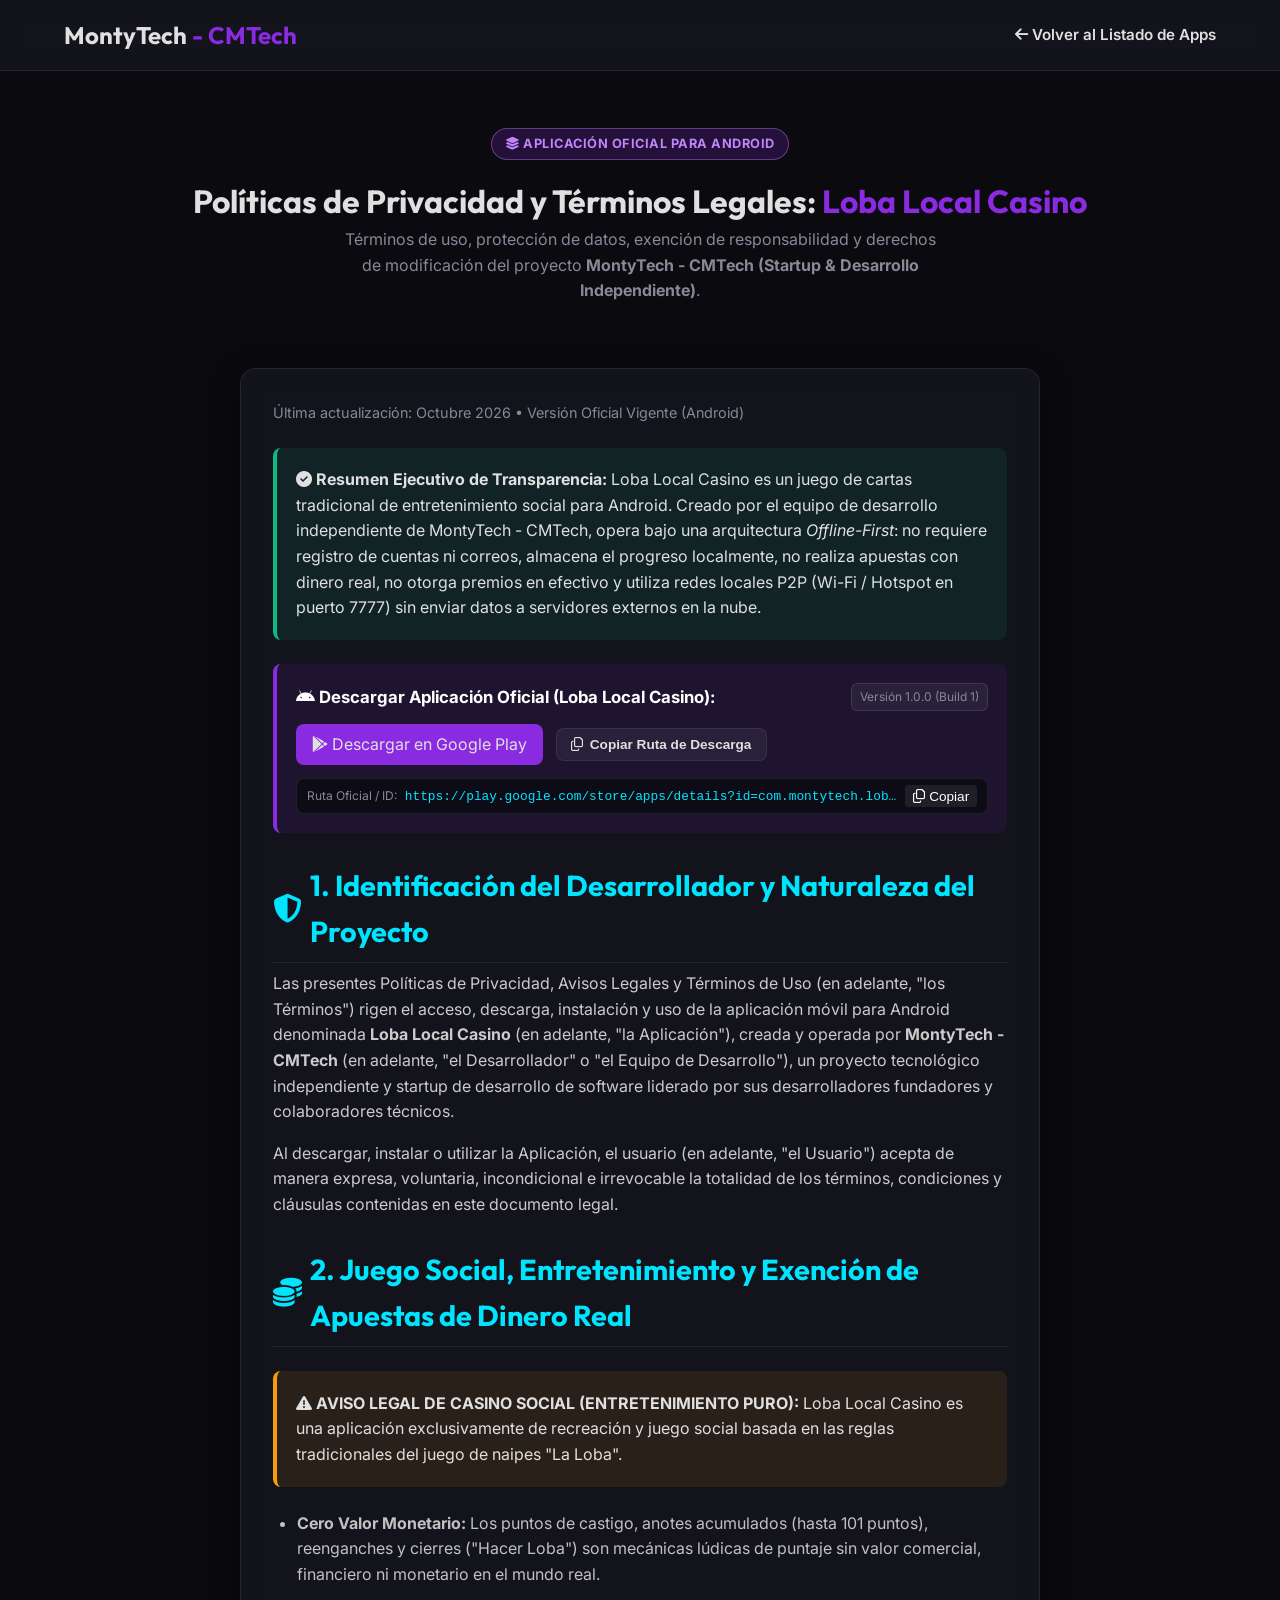
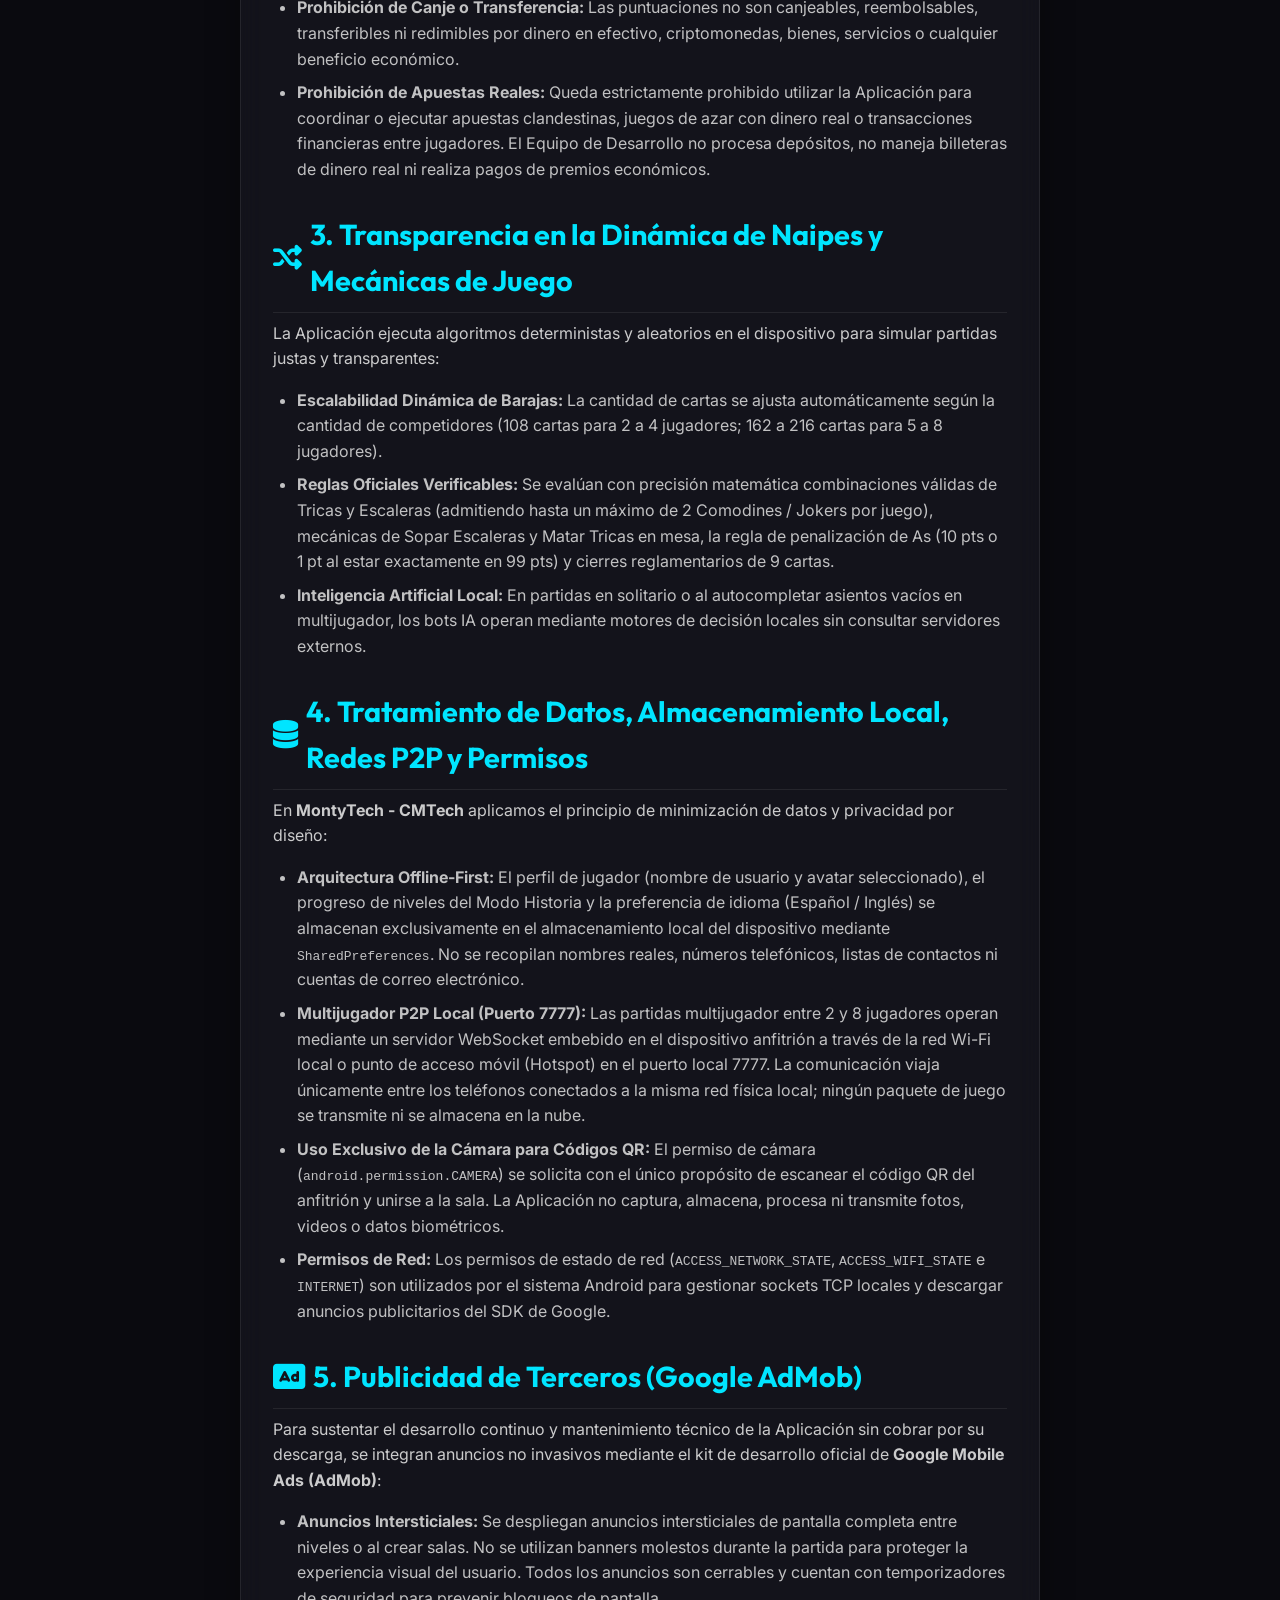
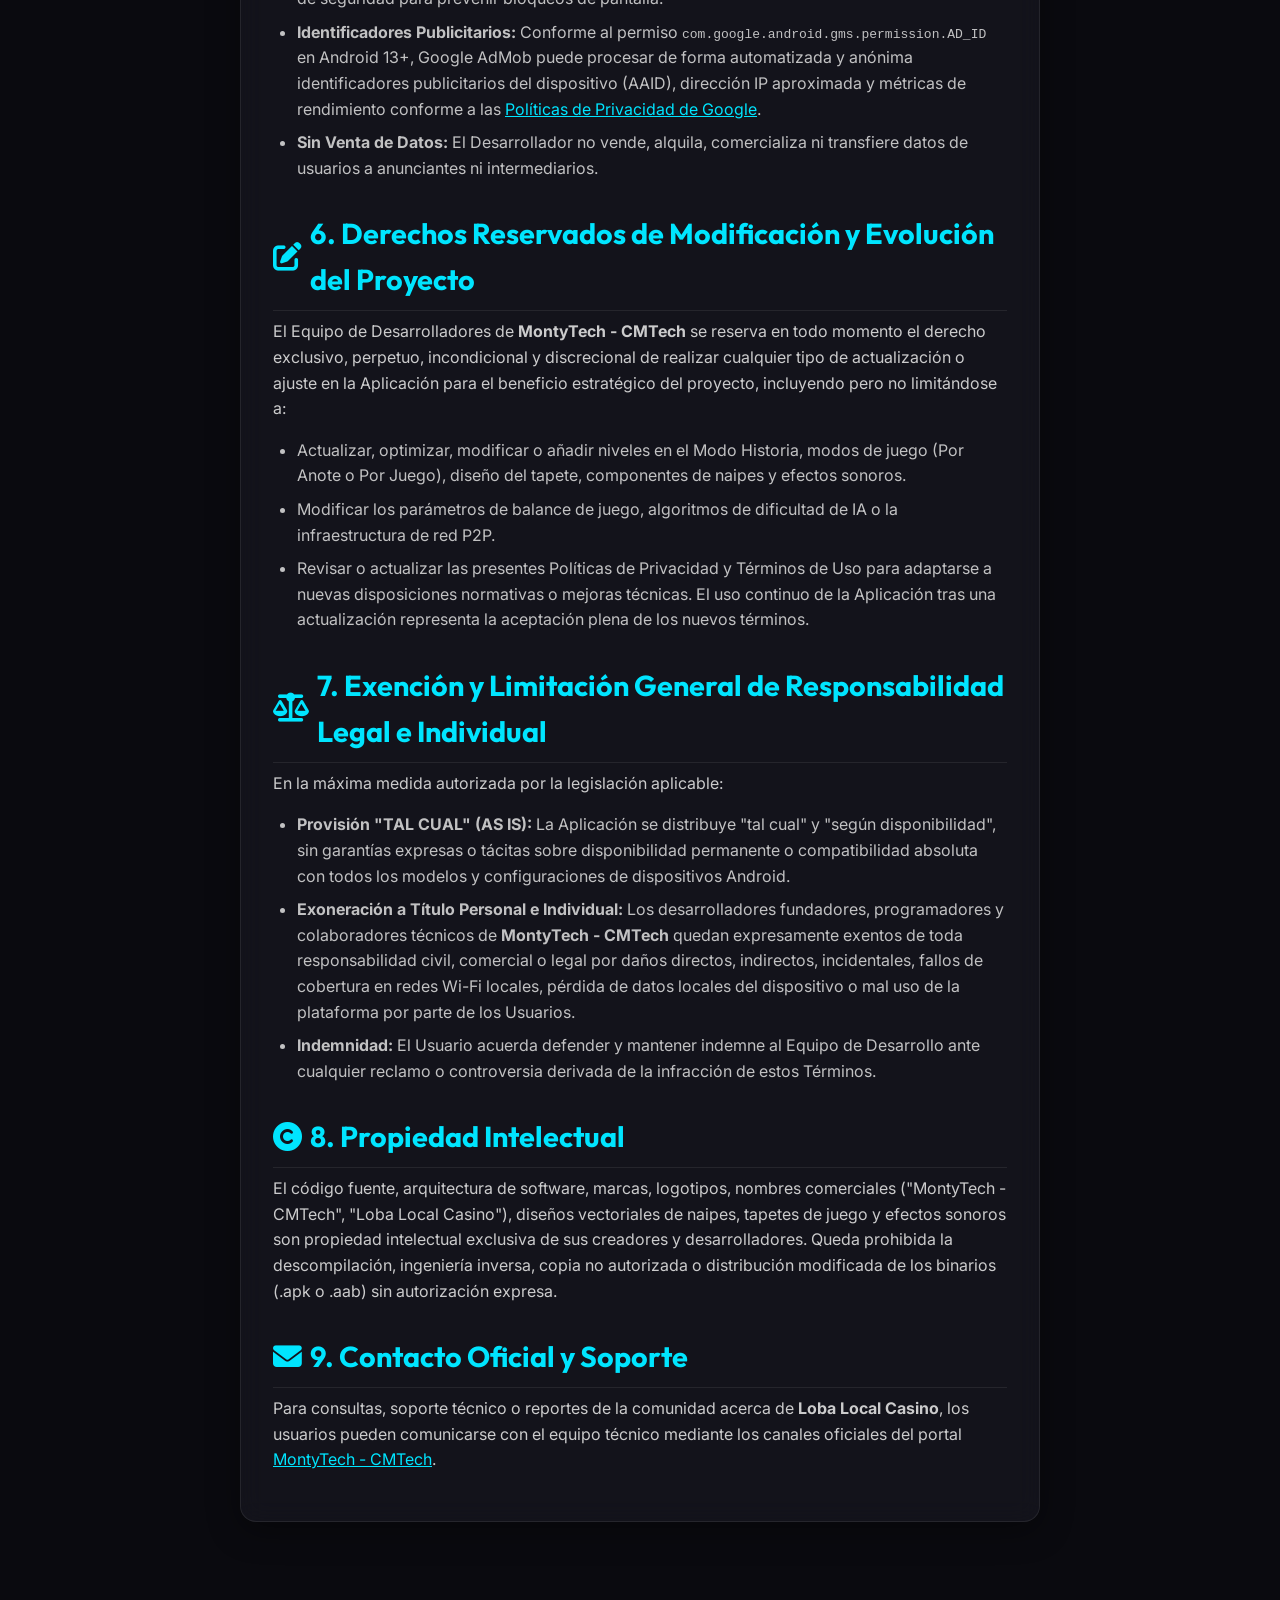
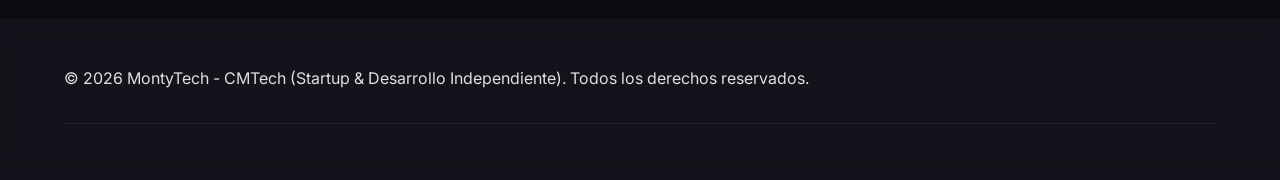
==== politicas/loba-local/index.html @ 6995dc64 "feat(politicas): add privacy policy and legal terms for Loba Local Casino" ====
<!DOCTYPE html>
<html lang="es">
<head>
    <meta charset="UTF-8">
    <meta name="viewport" content="width=device-width, initial-scale=1.0">
    <title>Políticas de Privacidad y Términos de Uso - Loba Local Casino | MontyTech - CMTech</title>
    <link rel="stylesheet" href="../../css/style.css">
    <link rel="stylesheet" href="https://cdnjs.cloudflare.com/ajax/libs/font-awesome/6.5.1/css/all.min.css">
    <link rel="preconnect" href="https://fonts.googleapis.com">
    <link rel="preconnect" href="https://fonts.gstatic.com">
    <link href="https://fonts.googleapis.com/css2?family=Inter:wght@300;400;600;800&family=Outfit:wght@400;700&display=swap" rel="stylesheet">
</head>
<body class="dark-theme">
    <nav class="navbar glass">
        <div class="logo">MontyTech<span class="highlight"> - CMTech</span></div>
        <ul class="nav-links">
            <li><a href="../../politicas.html"><i class="fa-solid fa-arrow-left"></i> Volver al Listado de Apps</a></li>
        </ul>
    </nav>

    <main class="page-content section-padding">
        <div class="section-title fade-in">
            <span class="policy-badge badge-legal"><i class="fa-solid fa-layer-group"></i> Aplicación Oficial para Android</span>
            <h1>Políticas de Privacidad y Términos Legales: <span class="highlight">Loba Local Casino</span></h1>
            <p>Términos de uso, protección de datos, exención de responsabilidad y derechos de modificación del proyecto <strong>MontyTech - CMTech (Startup & Desarrollo Independiente)</strong>.</p>
        </div>

        <div class="policies-list">
            <article class="policy-card glass-card slide-up visible">
                <div class="policy-meta">Última actualización: Octubre 2026 • Versión Oficial Vigente (Android)</div>
                <div class="policy-text">
                    
                    <div class="legal-callout success">
                        <strong><i class="fa-solid fa-circle-check"></i> Resumen Ejecutivo de Transparencia:</strong> Loba Local Casino es un juego de cartas tradicional de entretenimiento social para Android. Creado por el equipo de desarrollo independiente de MontyTech - CMTech, opera bajo una arquitectura <em>Offline-First</em>: no requiere registro de cuentas ni correos, almacena el progreso localmente, no realiza apuestas con dinero real, no otorga premios en efectivo y utiliza redes locales P2P (Wi-Fi / Hotspot en puerto 7777) sin enviar datos a servidores externos en la nube.
                    </div>

                    <!-- Caja de Descarga de App y Copiar Ruta -->
                    <div class="legal-callout" style="border-left-color: var(--primary); background: rgba(138, 43, 226, 0.1);">
                        <div style="display: flex; justify-content: space-between; align-items: center; flex-wrap: wrap; gap: 0.5rem; margin-bottom: 0.8rem;">
                            <strong style="color: #fff; font-size: 1.05rem;"><i class="fa-brands fa-android"></i> Descargar Aplicación Oficial (Loba Local Casino):</strong>
                            <span class="app-version-tag" id="app-version-display">Versión 1.0.0 (Build 1)</span>
                        </div>
                        
                        <div class="app-actions-group" style="margin-top: 0.5rem; margin-bottom: 0.8rem;">
                            <a href="https://play.google.com/store/apps/details?id=com.montytech.lobalocal" target="_blank" rel="noopener" class="btn-primary-sm" id="btn-playstore-link">
                                <i class="fa-brands fa-google-play"></i> Descargar en Google Play
                            </a>
                            <button type="button" class="btn-secondary-sm" onclick="copyToClipboard('https://play.google.com/store/apps/details?id=com.montytech.lobalocal', 'Ruta de Loba Local Casino copiada')">
                                <i class="fa-regular fa-copy"></i> Copiar Ruta de Descarga
                            </button>
                        </div>

                        <div class="copy-path-box">
                            <span class="copy-label">Ruta Oficial / ID:</span>
                            <input type="text" readonly value="https://play.google.com/store/apps/details?id=com.montytech.lobalocal" class="copy-input" id="path-input-lobalocal">
                            <button type="button" class="btn-copy-icon" onclick="copyToClipboard('https://play.google.com/store/apps/details?id=com.montytech.lobalocal', 'Ruta copiada')" title="Copiar ruta">
                                <i class="fa-regular fa-copy"></i> Copiar
                            </button>
                        </div>
                    </div>

                    <h2 class="policy-section-title"><i class="fa-solid fa-shield-halved"></i> 1. Identificación del Desarrollador y Naturaleza del Proyecto</h2>
                    <p>Las presentes Políticas de Privacidad, Avisos Legales y Términos de Uso (en adelante, "los Términos") rigen el acceso, descarga, instalación y uso de la aplicación móvil para Android denominada <strong>Loba Local Casino</strong> (en adelante, "la Aplicación"), creada y operada por <strong>MontyTech - CMTech</strong> (en adelante, "el Desarrollador" o "el Equipo de Desarrollo"), un proyecto tecnológico independiente y startup de desarrollo de software liderado por sus desarrolladores fundadores y colaboradores técnicos.</p>
                    <p>Al descargar, instalar o utilizar la Aplicación, el usuario (en adelante, "el Usuario") acepta de manera expresa, voluntaria, incondicional e irrevocable la totalidad de los términos, condiciones y cláusulas contenidas en este documento legal.</p>

                    <h2 class="policy-section-title"><i class="fa-solid fa-coins"></i> 2. Juego Social, Entretenimiento y Exención de Apuestas de Dinero Real</h2>
                    <div class="legal-callout warning">
                        <strong><i class="fa-solid fa-triangle-exclamation"></i> AVISO LEGAL DE CASINO SOCIAL (ENTRETENIMIENTO PURO):</strong> Loba Local Casino es una aplicación exclusivamente de recreación y juego social basada en las reglas tradicionales del juego de naipes "La Loba".
                    </div>
                    <ul>
                        <li><strong>Cero Valor Monetario:</strong> Los puntos de castigo, anotes acumulados (hasta 101 puntos), reenganches y cierres ("Hacer Loba") son mecánicas lúdicas de puntaje sin valor comercial, financiero ni monetario en el mundo real.</li>
                        <li><strong>Prohibición de Canje o Transferencia:</strong> Las puntuaciones no son canjeables, reembolsables, transferibles ni redimibles por dinero en efectivo, criptomonedas, bienes, servicios o cualquier beneficio económico.</li>
                        <li><strong>Prohibición de Apuestas Reales:</strong> Queda estrictamente prohibido utilizar la Aplicación para coordinar o ejecutar apuestas clandestinas, juegos de azar con dinero real o transacciones financieras entre jugadores. El Equipo de Desarrollo no procesa depósitos, no maneja billeteras de dinero real ni realiza pagos de premios económicos.</li>
                    </ul>

                    <h2 class="policy-section-title"><i class="fa-solid fa-shuffle"></i> 3. Transparencia en la Dinámica de Naipes y Mecánicas de Juego</h2>
                    <p>La Aplicación ejecuta algoritmos deterministas y aleatorios en el dispositivo para simular partidas justas y transparentes:</p>
                    <ul>
                        <li><strong>Escalabilidad Dinámica de Barajas:</strong> La cantidad de cartas se ajusta automáticamente según la cantidad de competidores (108 cartas para 2 a 4 jugadores; 162 a 216 cartas para 5 a 8 jugadores).</li>
                        <li><strong>Reglas Oficiales Verificables:</strong> Se evalúan con precisión matemática combinaciones válidas de Tricas y Escaleras (admitiendo hasta un máximo de 2 Comodines / Jokers por juego), mecánicas de Sopar Escaleras y Matar Tricas en mesa, la regla de penalización de As (10 pts o 1 pt al estar exactamente en 99 pts) y cierres reglamentarios de 9 cartas.</li>
                        <li><strong>Inteligencia Artificial Local:</strong> En partidas en solitario o al autocompletar asientos vacíos en multijugador, los bots IA operan mediante motores de decisión locales sin consultar servidores externos.</li>
                    </ul>

                    <h2 class="policy-section-title"><i class="fa-solid fa-database"></i> 4. Tratamiento de Datos, Almacenamiento Local, Redes P2P y Permisos</h2>
                    <p>En <strong>MontyTech - CMTech</strong> aplicamos el principio de minimización de datos y privacidad por diseño:</p>
                    <ul>
                        <li><strong>Arquitectura Offline-First:</strong> El perfil de jugador (nombre de usuario y avatar seleccionado), el progreso de niveles del Modo Historia y la preferencia de idioma (Español / Inglés) se almacenan exclusivamente en el almacenamiento local del dispositivo mediante <code>SharedPreferences</code>. No se recopilan nombres reales, números telefónicos, listas de contactos ni cuentas de correo electrónico.</li>
                        <li><strong>Multijugador P2P Local (Puerto 7777):</strong> Las partidas multijugador entre 2 y 8 jugadores operan mediante un servidor WebSocket embebido en el dispositivo anfitrión a través de la red Wi-Fi local o punto de acceso móvil (Hotspot) en el puerto local 7777. La comunicación viaja únicamente entre los teléfonos conectados a la misma red física local; ningún paquete de juego se transmite ni se almacena en la nube.</li>
                        <li><strong>Uso Exclusivo de la Cámara para Códigos QR:</strong> El permiso de cámara (<code>android.permission.CAMERA</code>) se solicita con el único propósito de escanear el código QR del anfitrión y unirse a la sala. La Aplicación no captura, almacena, procesa ni transmite fotos, videos o datos biométricos.</li>
                        <li><strong>Permisos de Red:</strong> Los permisos de estado de red (<code>ACCESS_NETWORK_STATE</code>, <code>ACCESS_WIFI_STATE</code> e <code>INTERNET</code>) son utilizados por el sistema Android para gestionar sockets TCP locales y descargar anuncios publicitarios del SDK de Google.</li>
                    </ul>

                    <h2 class="policy-section-title"><i class="fa-solid fa-rectangle-ad"></i> 5. Publicidad de Terceros (Google AdMob)</h2>
                    <p>Para sustentar el desarrollo continuo y mantenimiento técnico de la Aplicación sin cobrar por su descarga, se integran anuncios no invasivos mediante el kit de desarrollo oficial de <strong>Google Mobile Ads (AdMob)</strong>:</p>
                    <ul>
                        <li><strong>Anuncios Intersticiales:</strong> Se despliegan anuncios intersticiales de pantalla completa entre niveles o al crear salas. No se utilizan banners molestos durante la partida para proteger la experiencia visual del usuario. Todos los anuncios son cerrables y cuentan con temporizadores de seguridad para prevenir bloqueos de pantalla.</li>
                        <li><strong>Identificadores Publicitarios:</strong> Conforme al permiso <code>com.google.android.gms.permission.AD_ID</code> en Android 13+, Google AdMob puede procesar de forma automatizada y anónima identificadores publicitarios del dispositivo (AAID), dirección IP aproximada y métricas de rendimiento conforme a las <a href="https://policies.google.com/privacy" target="_blank" rel="noopener" style="color: var(--secondary); text-decoration: underline;">Políticas de Privacidad de Google</a>.</li>
                        <li><strong>Sin Venta de Datos:</strong> El Desarrollador no vende, alquila, comercializa ni transfiere datos de usuarios a anunciantes ni intermediarios.</li>
                    </ul>

                    <h2 class="policy-section-title"><i class="fa-solid fa-pen-to-square"></i> 6. Derechos Reservados de Modificación y Evolución del Proyecto</h2>
                    <p>El Equipo de Desarrolladores de <strong>MontyTech - CMTech</strong> se reserva en todo momento el derecho exclusivo, perpetuo, incondicional y discrecional de realizar cualquier tipo de actualización o ajuste en la Aplicación para el beneficio estratégico del proyecto, incluyendo pero no limitándose a:</p>
                    <ul>
                        <li>Actualizar, optimizar, modificar o añadir niveles en el Modo Historia, modos de juego (Por Anote o Por Juego), diseño del tapete, componentes de naipes y efectos sonoros.</li>
                        <li>Modificar los parámetros de balance de juego, algoritmos de dificultad de IA o la infraestructura de red P2P.</li>
                        <li>Revisar o actualizar las presentes Políticas de Privacidad y Términos de Uso para adaptarse a nuevas disposiciones normativas o mejoras técnicas. El uso continuo de la Aplicación tras una actualización representa la aceptación plena de los nuevos términos.</li>
                    </ul>

                    <h2 class="policy-section-title"><i class="fa-solid fa-scale-balanced"></i> 7. Exención y Limitación General de Responsabilidad Legal e Individual</h2>
                    <p>En la máxima medida autorizada por la legislación aplicable:</p>
                    <ul>
                        <li><strong>Provisión "TAL CUAL" (AS IS):</strong> La Aplicación se distribuye "tal cual" y "según disponibilidad", sin garantías expresas o tácitas sobre disponibilidad permanente o compatibilidad absoluta con todos los modelos y configuraciones de dispositivos Android.</li>
                        <li><strong>Exoneración a Título Personal e Individual:</strong> Los desarrolladores fundadores, programadores y colaboradores técnicos de <strong>MontyTech - CMTech</strong> quedan expresamente exentos de toda responsabilidad civil, comercial o legal por daños directos, indirectos, incidentales, fallos de cobertura en redes Wi-Fi locales, pérdida de datos locales del dispositivo o mal uso de la plataforma por parte de los Usuarios.</li>
                        <li><strong>Indemnidad:</strong> El Usuario acuerda defender y mantener indemne al Equipo de Desarrollo ante cualquier reclamo o controversia derivada de la infracción de estos Términos.</li>
                    </ul>

                    <h2 class="policy-section-title"><i class="fa-solid fa-copyright"></i> 8. Propiedad Intelectual</h2>
                    <p>El código fuente, arquitectura de software, marcas, logotipos, nombres comerciales ("MontyTech - CMTech", "Loba Local Casino"), diseños vectoriales de naipes, tapetes de juego y efectos sonoros son propiedad intelectual exclusiva de sus creadores y desarrolladores. Queda prohibida la descompilación, ingeniería inversa, copia no autorizada o distribución modificada de los binarios (.apk o .aab) sin autorización expresa.</p>

                    <h2 class="policy-section-title"><i class="fa-solid fa-envelope"></i> 9. Contacto Oficial y Soporte</h2>
                    <p>Para consultas, soporte técnico o reportes de la comunidad acerca de <strong>Loba Local Casino</strong>, los usuarios pueden comunicarse con el equipo técnico mediante los canales oficiales del portal <a href="../../index.html" style="color: var(--secondary); text-decoration: underline;">MontyTech - CMTech</a>.</p>

                </div>
            </article>
        </div>
    </main>

    <footer class="footer glass">
        <div class="footer-content">
            <p>&copy; 2026 MontyTech - CMTech (Startup & Desarrollo Independiente). Todos los derechos reservados.</p>
        </div>
    </footer>

    <!-- Carga de scripts modular por app -->
    <script src="./config.js"></script>
    <script src="../../js/apps.js"></script>
    <script src="../../js/main.js"></script>
</body>
</html>
---- css/style.css ----
:root {
    --bg-dark: #0a0a0f;
    --text-light: #e0e0e0;
    --text-muted: #888899;
    --primary: #8a2be2;
    --primary-glow: rgba(138, 43, 226, 0.5);
    --secondary: #00e5ff;
    --glass-bg: rgba(25, 25, 35, 0.6);
    --glass-border: rgba(255, 255, 255, 0.08);
    --glass-shadow: 0 8px 32px 0 rgba(0, 0, 0, 0.37);
    --transition: all 0.3s ease;
}

* {
    margin: 0;
    padding: 0;
    box-sizing: border-box;
}

body.dark-theme {
    background-color: var(--bg-dark);
    color: var(--text-light);
    font-family: 'Inter', sans-serif;
    line-height: 1.6;
    overflow-x: hidden;
}

h1, h2, h3, h4, h5, h6, .logo {
    font-family: 'Outfit', sans-serif;
}

a {
    text-decoration: none;
    color: inherit;
}

ul {
    list-style: none;
}

/* Glassmorphism utility */
.glass {
    background: var(--glass-bg);
    backdrop-filter: blur(12px);
    -webkit-backdrop-filter: blur(12px);
    border-bottom: 1px solid var(--glass-border);
}

.glass-card {
    background: var(--glass-bg);
    backdrop-filter: blur(12px);
    -webkit-backdrop-filter: blur(12px);
    border: 1px solid var(--glass-border);
    box-shadow: var(--glass-shadow);
    border-radius: 16px;
    padding: 2rem;
    transition: var(--transition);
}

.glass-card:hover {
    transform: translateY(-5px);
    border-color: var(--primary);
    box-shadow: 0 10px 40px var(--primary-glow);
}

/* Typography & Colors */
.highlight {
    color: var(--primary);
}

.text-gradient {
    background: linear-gradient(90deg, var(--primary), var(--secondary));
    -webkit-background-clip: text;
    -webkit-text-fill-color: transparent;
    background-clip: text;
}

/* Navbar */
.navbar {
    position: fixed;
    top: 0;
    width: 100%;
    z-index: 1000;
    display: flex;
    justify-content: space-between;
    align-items: center;
    padding: 1rem 5%;
}

.logo {
    font-size: 1.5rem;
    font-weight: 700;
}

.nav-links {
    display: flex;
    gap: 2rem;
    align-items: center;
}

.nav-links a {
    font-size: 0.95rem;
    font-weight: 600;
    transition: var(--transition);
}

.nav-links a:hover {
    color: var(--primary);
}

.btn-primary-sm {
    background: var(--primary);
    padding: 0.5rem 1rem;
    border-radius: 8px;
    transition: var(--transition);
}

.btn-primary-sm:hover {
    background: transparent;
    border: 1px solid var(--primary);
    color: var(--primary);
    box-shadow: 0 0 15px var(--primary-glow);
}

.menu-toggle {
    display: none;
    flex-direction: column;
    gap: 5px;
    background: none;
    border: none;
    cursor: pointer;
}

.menu-toggle span {
    width: 25px;
    height: 3px;
    background-color: var(--text-light);
    border-radius: 3px;
    transition: var(--transition);
}

/* Buttons */
.btn-primary, .btn-secondary {
    display: inline-block;
    padding: 0.8rem 1.5rem;
    border-radius: 8px;
    font-family: 'Outfit', sans-serif;
    font-weight: 600;
    transition: var(--transition);
    cursor: pointer;
}

.btn-primary {
    background: var(--primary);
    color: #fff;
    border: 1px solid var(--primary);
    box-shadow: 0 4px 15px var(--primary-glow);
}

.btn-primary:hover {
    background: transparent;
    color: var(--primary);
    box-shadow: 0 0 20px var(--primary-glow);
}

.btn-secondary {
    background: transparent;
    border: 1px solid var(--text-light);
}

.btn-secondary:hover {
    border-color: var(--secondary);
    color: var(--secondary);
}

/* Sections */
.section-padding {
    padding: 6rem 5%;
}

.section-title {
    text-align: center;
    margin-bottom: 4rem;
}

.section-title h2 {
    font-size: 2.5rem;
    margin-bottom: 1rem;
}

.section-title p {
    color: var(--text-muted);
    max-width: 600px;
    margin: 0 auto;
}

/* Hero */
.hero {
    min-height: 100vh;
    display: flex;
    align-items: center;
    justify-content: center;
    text-align: center;
    position: relative;
    padding-top: 8rem; /* to account for navbar */
}

.hero-bg {
    position: absolute;
    top: 0;
    left: 0;
    width: 100%;
    height: 100%;
    background: url('../assets/hero-bg.png') no-repeat center center/cover;
    opacity: 0.4;
    z-index: -1;
    mask-image: linear-gradient(to bottom, rgba(0,0,0,1) 50%, rgba(0,0,0,0));
    -webkit-mask-image: linear-gradient(to bottom, rgba(0,0,0,1) 50%, rgba(0,0,0,0));
}

.hero-content {
    max-width: 800px;
    z-index: 1;
}

.hero-content h1 {
    font-size: 4rem;
    margin-bottom: 1.5rem;
    line-height: 1.1;
}

.hero-content p {
    font-size: 1.2rem;
    color: var(--text-muted);
    margin-bottom: 2.5rem;
}

.hero-actions {
    display: flex;
    justify-content: center;
    gap: 1.5rem;
}

/* Services */
.cards-grid {
    display: grid;
    grid-template-columns: repeat(auto-fit, minmax(300px, 1fr));
    gap: 2rem;
}

.card-icon {
    font-size: 3rem;
    margin-bottom: 1.5rem;
}

.card h3 {
    font-size: 1.5rem;
    margin-bottom: 1rem;
}

.card p {
    color: var(--text-muted);
}

/* Policies */
.page-content {
    padding-top: 8rem;
    min-height: calc(100vh - 100px);
}

.policies-list {
    max-width: 800px;
    margin: 0 auto;
}

.policy-card h2 {
    font-size: 1.8rem;
    margin-bottom: 0.5rem;
    color: var(--secondary);
}

.policy-meta {
    font-size: 0.9rem;
    color: var(--text-muted);
    margin-bottom: 1.5rem;
}

.policy-text p {
    margin-bottom: 1rem;
    color: rgba(224, 224, 224, 0.9);
}

/* Footer */
.footer {
    padding: 3rem 5% 1.5rem;
    text-align: center;
}

.footer-content {
    display: flex;
    justify-content: space-between;
    align-items: center;
    margin-bottom: 2rem;
    padding-bottom: 2rem;
    border-bottom: 1px solid var(--glass-border);
}

.footer-logo {
    font-size: 1.5rem;
    font-weight: 700;
    font-family: 'Outfit', sans-serif;
}

.footer-logo span {
    color: var(--primary);
}

.footer-links {
    display: flex;
    gap: 2rem;
}

.footer-bottom {
    color: var(--text-muted);
    font-size: 0.9rem;
}

/* Animations */
.fade-in {
    opacity: 0;
    animation: fadeIn 1s ease forwards;
}

.fade-in-up {
    opacity: 0;
    transform: translateY(30px);
    animation: fadeInUp 1s ease forwards;
}

.slide-up {
    opacity: 0;
    transform: translateY(50px);
}

.slide-up.visible {
    opacity: 1;
    transform: translateY(0);
    animation: fadeInUp 0.8s ease forwards;
}

@keyframes fadeIn {
    to { opacity: 1; }
}

@keyframes fadeInUp {
    to {
        opacity: 1;
        transform: translateY(0);
    }
}

/* Responsiveness */
@media (max-width: 768px) {
    .menu-toggle {
        display: flex;
    }

    .nav-links {
        position: absolute;
        top: 100%;
        left: 0;
        width: 100%;
        background: var(--glass-bg);
        backdrop-filter: blur(15px);
        -webkit-backdrop-filter: blur(15px);
        flex-direction: column;
        padding: 2rem;
        gap: 1.5rem;
        border-top: 1px solid var(--glass-border);
        border-bottom: 1px solid var(--glass-border);
        transform: translateY(-100%);
        opacity: 0;
        pointer-events: none;
        transition: var(--transition);
    }

    .nav-links.active {
        transform: translateY(0);
        opacity: 1;
        pointer-events: auto;
    }

    .hero-content h1 {
        font-size: 2.5rem;
    }
    
    .hero-actions {
        flex-direction: column;
    }

    .footer-content {
        flex-direction: column;
        gap: 1.5rem;
    }
}

/* Legal & Policy Styling Enhancements */
.policy-badge {
    display: inline-block;
    padding: 0.3rem 0.8rem;
    border-radius: 20px;
    font-size: 0.8rem;
    font-weight: 700;
    text-transform: uppercase;
    letter-spacing: 0.5px;
    margin-bottom: 1rem;
}

.badge-android {
    background: rgba(0, 229, 255, 0.15);
    color: var(--secondary);
    border: 1px solid rgba(0, 229, 255, 0.3);
}

.badge-legal {
    background: rgba(138, 43, 226, 0.2);
    color: #c084fc;
    border: 1px solid rgba(192, 132, 252, 0.4);
}

.legal-callout {
    background: rgba(25, 25, 35, 0.8);
    border-left: 4px solid var(--secondary);
    padding: 1.2rem;
    border-radius: 8px;
    margin: 1.5rem 0;
}

.legal-callout.warning {
    border-left-color: #f59e0b;
    background: rgba(245, 158, 11, 0.1);
}

.legal-callout.success {
    border-left-color: #10b981;
    background: rgba(16, 185, 129, 0.1);
}

.policy-section-title {
    font-size: 1.3rem;
    color: #fff;
    margin-top: 1.8rem;
    margin-bottom: 0.8rem;
    display: flex;
    align-items: center;
    gap: 0.5rem;
    border-bottom: 1px solid rgba(255, 255, 255, 0.08);
    padding-bottom: 0.5rem;
}

.policy-text ul {
    list-style: disc;
    margin-left: 1.5rem;
    margin-bottom: 1rem;
    color: rgba(224, 224, 224, 0.85);
}

.policy-text li {
    margin-bottom: 0.5rem;
}

.policy-grid {
    display: grid;
    grid-template-columns: repeat(auto-fit, minmax(320px, 1fr));
    gap: 1.5rem;
}

/* Social Media Contact Cards Grid */
.social-grid {
    display: grid;
    grid-template-columns: repeat(auto-fit, minmax(260px, 1fr));
    gap: 1.5rem;
    margin-top: 2rem;
}

.social-card {
    display: flex;
    flex-direction: column;
    justify-content: space-between;
    text-decoration: none;
    color: inherit;
    position: relative;
    overflow: hidden;
}

.social-card-header {
    display: flex;
    justify-content: space-between;
    align-items: center;
    margin-bottom: 1rem;
}

.social-icon {
    font-size: 2rem;
}

.social-badge {
    font-size: 0.75rem;
    font-weight: 700;
    color: var(--secondary);
    background: rgba(0, 229, 255, 0.1);
    padding: 0.2rem 0.6rem;
    border-radius: 12px;
    border: 1px solid rgba(0, 229, 255, 0.3);
}

.social-card-body h3 {
    font-size: 1.3rem;
    color: #fff;
    margin-bottom: 0.2rem;
}

.social-handle {
    display: inline-block;
    font-size: 0.85rem;
    color: var(--primary);
    font-weight: 600;
    margin-bottom: 0.8rem;
}

.social-desc {
    font-size: 0.9rem;
    color: var(--text-muted);
    line-height: 1.4;
    margin-bottom: 1.2rem;
}

.social-card-footer {
    display: flex;
    align-items: center;
    justify-content: space-between;
    font-size: 0.9rem;
    font-weight: 600;
    color: var(--secondary);
    border-top: 1px solid rgba(255, 255, 255, 0.08);
    padding-top: 0.8rem;
    transition: var(--transition);
}

.social-card:hover .social-card-footer .arrow {
    transform: translateX(5px);
}

.arrow {
    transition: var(--transition);
}

/* App Download & Copy Path UI Components */
.app-card-header {
    display: flex;
    justify-content: space-between;
    align-items: center;
    margin-bottom: 0.5rem;
}

.app-version-tag {
    font-size: 0.75rem;
    color: var(--text-muted);
    background: rgba(255, 255, 255, 0.05);
    padding: 0.2rem 0.5rem;
    border-radius: 6px;
    border: 1px solid rgba(255, 255, 255, 0.1);
}

.app-actions-group {
    display: flex;
    flex-wrap: wrap;
    align-items: center;
    gap: 0.8rem;
    margin-top: 1.2rem;
    margin-bottom: 1rem;
}

.btn-secondary-sm {
    background: rgba(255, 255, 255, 0.05);
    border: 1px solid var(--glass-border);
    color: var(--text-light);
    padding: 0.5rem 0.9rem;
    border-radius: 8px;
    font-size: 0.85rem;
    font-weight: 600;
    cursor: pointer;
    transition: var(--transition);
    display: inline-flex;
    align-items: center;
    gap: 0.4rem;
}

.btn-secondary-sm:hover {
    background: rgba(0, 229, 255, 0.1);
    border-color: var(--secondary);
    color: var(--secondary);
    box-shadow: 0 0 10px rgba(0, 229, 255, 0.2);
}

.btn-link-sm {
    color: var(--secondary);
    font-size: 0.85rem;
    font-weight: 600;
    text-decoration: none;
    padding: 0.5rem 0.5rem;
    transition: var(--transition);
}

.btn-link-sm:hover {
    text-decoration: underline;
    color: #fff;
}

/* Copy Path Input Box */
.copy-path-box {
    display: flex;
    align-items: center;
    gap: 0.5rem;
    background: rgba(10, 10, 15, 0.8);
    border: 1px solid rgba(255, 255, 255, 0.08);
    border-radius: 8px;
    padding: 0.4rem 0.6rem;
    margin-top: 0.8rem;
}

.copy-label {
    font-size: 0.75rem;
    color: var(--text-muted);
    white-space: nowrap;
}

.copy-input {
    flex: 1;
    background: transparent;
    border: none;
    color: var(--secondary);
    font-family: monospace;
    font-size: 0.8rem;
    outline: none;
    overflow: hidden;
    text-overflow: ellipsis;
    white-space: nowrap;
}

.btn-copy-icon {
    background: rgba(255, 255, 255, 0.08);
    border: none;
    color: #fff;
    padding: 0.2rem 0.5rem;
    border-radius: 4px;
    cursor: pointer;
    font-size: 0.85rem;
    transition: var(--transition);
}

.btn-copy-icon:hover {
    background: var(--primary);
}

/* Toast Notification */
.toast-notification {
    position: fixed;
    bottom: 2rem;
    right: 2rem;
    background: #10b981;
    color: #000;
    padding: 0.8rem 1.4rem;
    border-radius: 12px;
    font-weight: 700;
    font-size: 0.9rem;
    box-shadow: 0 10px 30px rgba(16, 185, 129, 0.4);
    z-index: 9999;
    opacity: 0;
    transform: translateY(20px);
    transition: all 0.3s ease;
    pointer-events: none;
}

.toast-notification.show {
    opacity: 1;
    transform: translateY(0);
}
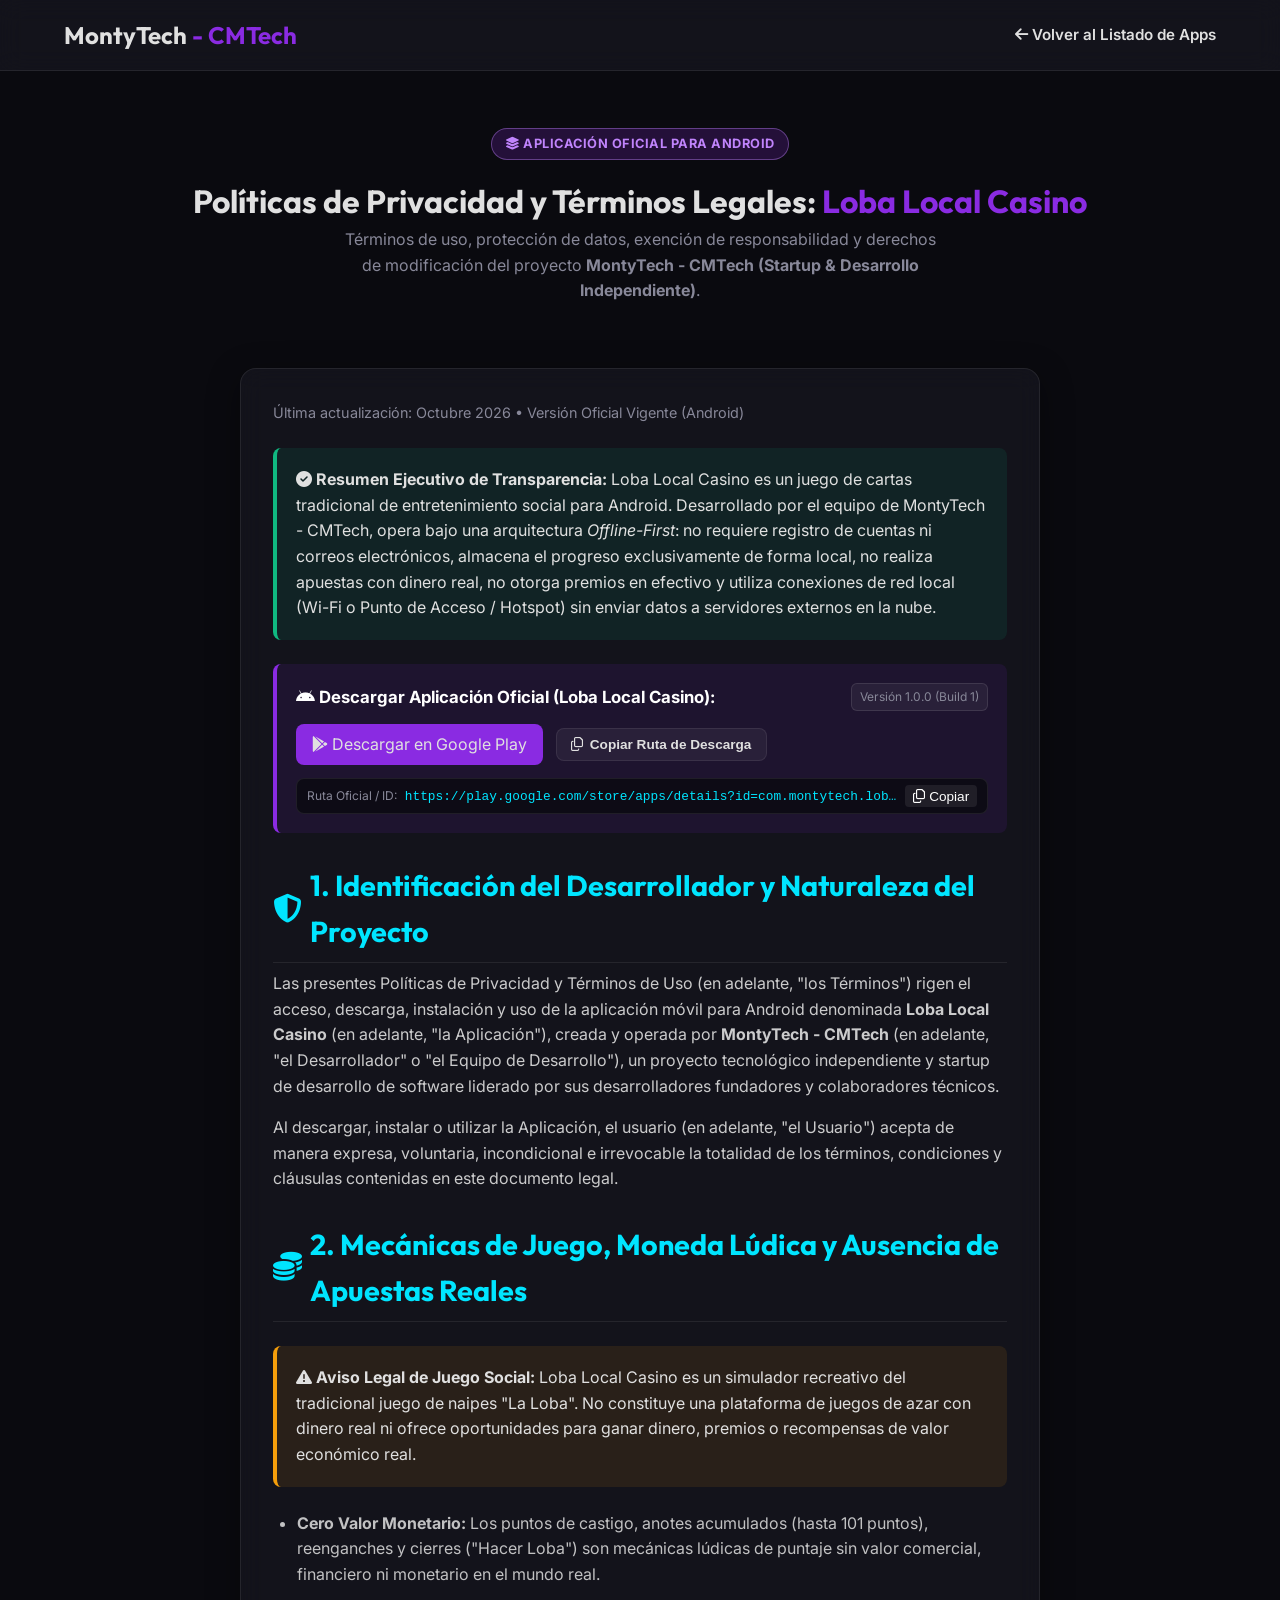
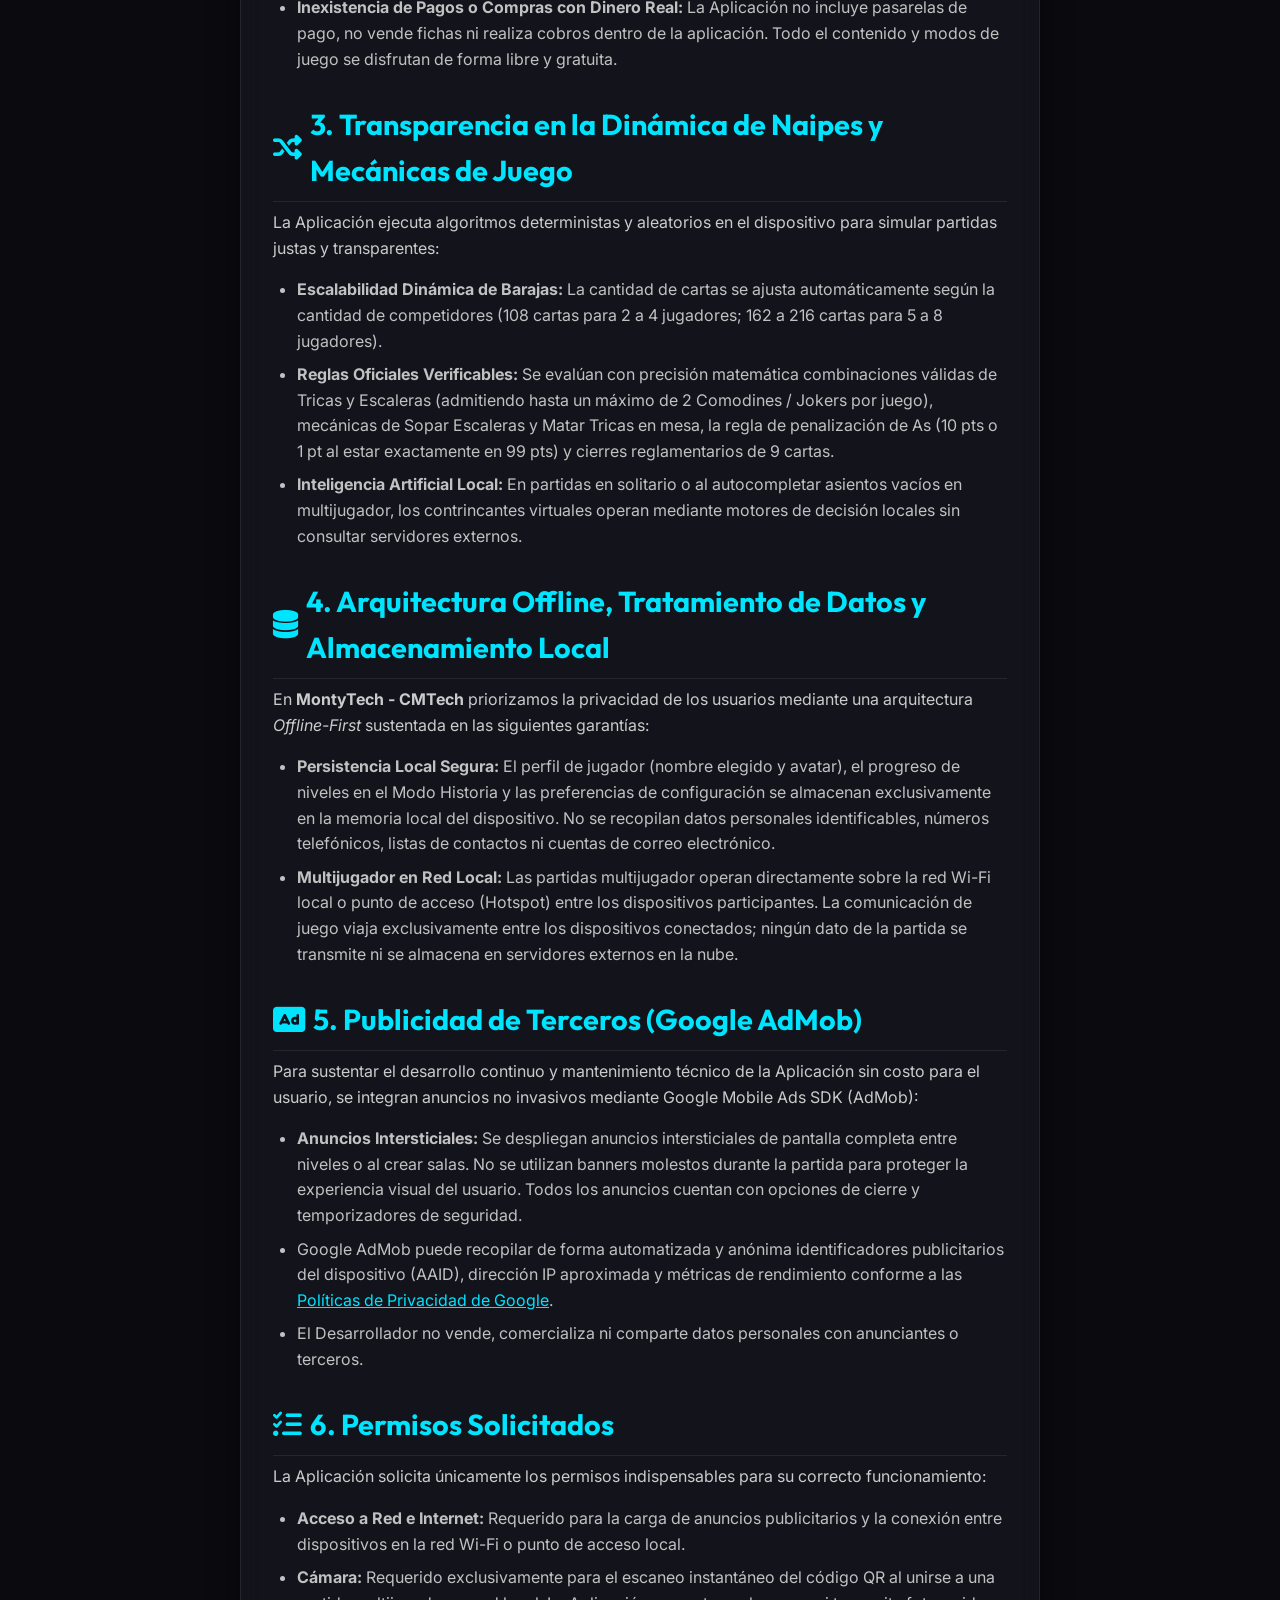
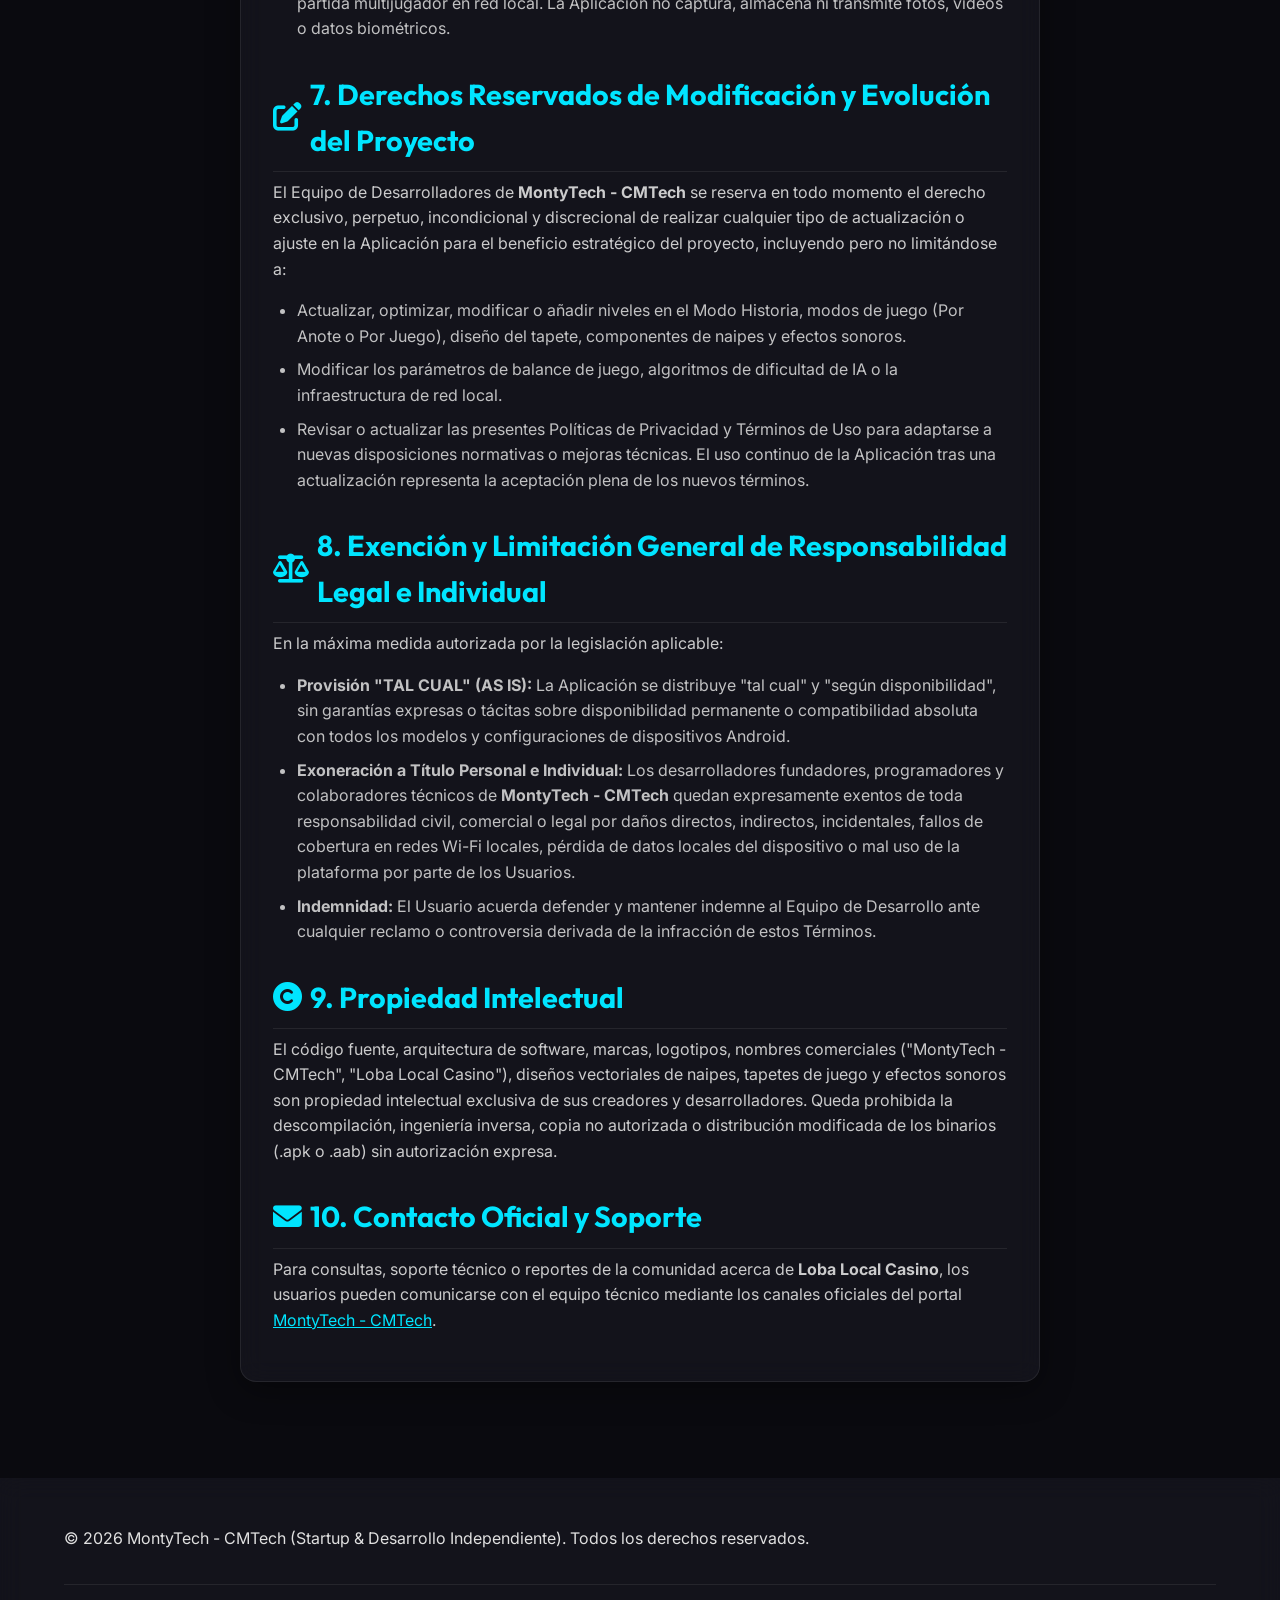
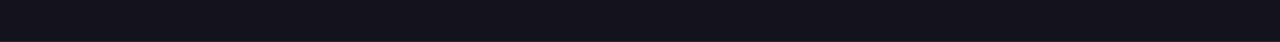
==== commit cbd36079: "docs(politicas): sanitize and simplify technical details and permissions in loba-local" ====
--- a/politicas/loba-local/index.html
+++ b/politicas/loba-local/index.html
@@ -31,7 +31,7 @@
                 <div class="policy-text">
                     
                     <div class="legal-callout success">
-                        <strong><i class="fa-solid fa-circle-check"></i> Resumen Ejecutivo de Transparencia:</strong> Loba Local Casino es un juego de cartas tradicional de entretenimiento social para Android. Creado por el equipo de desarrollo independiente de MontyTech - CMTech, opera bajo una arquitectura <em>Offline-First</em>: no requiere registro de cuentas ni correos, almacena el progreso localmente, no realiza apuestas con dinero real, no otorga premios en efectivo y utiliza redes locales P2P (Wi-Fi / Hotspot en puerto 7777) sin enviar datos a servidores externos en la nube.
+                        <strong><i class="fa-solid fa-circle-check"></i> Resumen Ejecutivo de Transparencia:</strong> Loba Local Casino es un juego de cartas tradicional de entretenimiento social para Android. Desarrollado por el equipo de MontyTech - CMTech, opera bajo una arquitectura <em>Offline-First</em>: no requiere registro de cuentas ni correos electrónicos, almacena el progreso exclusivamente de forma local, no realiza apuestas con dinero real, no otorga premios en efectivo y utiliza conexiones de red local (Wi-Fi o Punto de Acceso / Hotspot) sin enviar datos a servidores externos en la nube.
                     </div>
 
                     <!-- Caja de Descarga de App y Copiar Ruta -->
@@ -60,17 +60,16 @@
                     </div>
 
                     <h2 class="policy-section-title"><i class="fa-solid fa-shield-halved"></i> 1. Identificación del Desarrollador y Naturaleza del Proyecto</h2>
-                    <p>Las presentes Políticas de Privacidad, Avisos Legales y Términos de Uso (en adelante, "los Términos") rigen el acceso, descarga, instalación y uso de la aplicación móvil para Android denominada <strong>Loba Local Casino</strong> (en adelante, "la Aplicación"), creada y operada por <strong>MontyTech - CMTech</strong> (en adelante, "el Desarrollador" o "el Equipo de Desarrollo"), un proyecto tecnológico independiente y startup de desarrollo de software liderado por sus desarrolladores fundadores y colaboradores técnicos.</p>
+                    <p>Las presentes Políticas de Privacidad y Términos de Uso (en adelante, "los Términos") rigen el acceso, descarga, instalación y uso de la aplicación móvil para Android denominada <strong>Loba Local Casino</strong> (en adelante, "la Aplicación"), creada y operada por <strong>MontyTech - CMTech</strong> (en adelante, "el Desarrollador" o "el Equipo de Desarrollo"), un proyecto tecnológico independiente y startup de desarrollo de software liderado por sus desarrolladores fundadores y colaboradores técnicos.</p>
                     <p>Al descargar, instalar o utilizar la Aplicación, el usuario (en adelante, "el Usuario") acepta de manera expresa, voluntaria, incondicional e irrevocable la totalidad de los términos, condiciones y cláusulas contenidas en este documento legal.</p>
 
-                    <h2 class="policy-section-title"><i class="fa-solid fa-coins"></i> 2. Juego Social, Entretenimiento y Exención de Apuestas de Dinero Real</h2>
+                    <h2 class="policy-section-title"><i class="fa-solid fa-coins"></i> 2. Mecánicas de Juego, Moneda Lúdica y Ausencia de Apuestas Reales</h2>
                     <div class="legal-callout warning">
-                        <strong><i class="fa-solid fa-triangle-exclamation"></i> AVISO LEGAL DE CASINO SOCIAL (ENTRETENIMIENTO PURO):</strong> Loba Local Casino es una aplicación exclusivamente de recreación y juego social basada en las reglas tradicionales del juego de naipes "La Loba".
+                        <strong><i class="fa-solid fa-triangle-exclamation"></i> Aviso Legal de Juego Social:</strong> Loba Local Casino es un simulador recreativo del tradicional juego de naipes "La Loba". No constituye una plataforma de juegos de azar con dinero real ni ofrece oportunidades para ganar dinero, premios o recompensas de valor económico real.
                     </div>
                     <ul>
                         <li><strong>Cero Valor Monetario:</strong> Los puntos de castigo, anotes acumulados (hasta 101 puntos), reenganches y cierres ("Hacer Loba") son mecánicas lúdicas de puntaje sin valor comercial, financiero ni monetario en el mundo real.</li>
-                        <li><strong>Prohibición de Canje o Transferencia:</strong> Las puntuaciones no son canjeables, reembolsables, transferibles ni redimibles por dinero en efectivo, criptomonedas, bienes, servicios o cualquier beneficio económico.</li>
-                        <li><strong>Prohibición de Apuestas Reales:</strong> Queda estrictamente prohibido utilizar la Aplicación para coordinar o ejecutar apuestas clandestinas, juegos de azar con dinero real o transacciones financieras entre jugadores. El Equipo de Desarrollo no procesa depósitos, no maneja billeteras de dinero real ni realiza pagos de premios económicos.</li>
+                        <li><strong>Inexistencia de Pagos o Compras con Dinero Real:</strong> La Aplicación no incluye pasarelas de pago, no vende fichas ni realiza cobros dentro de la aplicación. Todo el contenido y modos de juego se disfrutan de forma libre y gratuita.</li>
                     </ul>
 
                     <h2 class="policy-section-title"><i class="fa-solid fa-shuffle"></i> 3. Transparencia en la Dinámica de Naipes y Mecánicas de Juego</h2>
@@ -78,35 +77,40 @@
                     <ul>
                         <li><strong>Escalabilidad Dinámica de Barajas:</strong> La cantidad de cartas se ajusta automáticamente según la cantidad de competidores (108 cartas para 2 a 4 jugadores; 162 a 216 cartas para 5 a 8 jugadores).</li>
                         <li><strong>Reglas Oficiales Verificables:</strong> Se evalúan con precisión matemática combinaciones válidas de Tricas y Escaleras (admitiendo hasta un máximo de 2 Comodines / Jokers por juego), mecánicas de Sopar Escaleras y Matar Tricas en mesa, la regla de penalización de As (10 pts o 1 pt al estar exactamente en 99 pts) y cierres reglamentarios de 9 cartas.</li>
-                        <li><strong>Inteligencia Artificial Local:</strong> En partidas en solitario o al autocompletar asientos vacíos en multijugador, los bots IA operan mediante motores de decisión locales sin consultar servidores externos.</li>
+                        <li><strong>Inteligencia Artificial Local:</strong> En partidas en solitario o al autocompletar asientos vacíos en multijugador, los contrincantes virtuales operan mediante motores de decisión locales sin consultar servidores externos.</li>
                     </ul>
 
-                    <h2 class="policy-section-title"><i class="fa-solid fa-database"></i> 4. Tratamiento de Datos, Almacenamiento Local, Redes P2P y Permisos</h2>
-                    <p>En <strong>MontyTech - CMTech</strong> aplicamos el principio de minimización de datos y privacidad por diseño:</p>
+                    <h2 class="policy-section-title"><i class="fa-solid fa-database"></i> 4. Arquitectura Offline, Tratamiento de Datos y Almacenamiento Local</h2>
+                    <p>En <strong>MontyTech - CMTech</strong> priorizamos la privacidad de los usuarios mediante una arquitectura <em>Offline-First</em> sustentada en las siguientes garantías:</p>
                     <ul>
-                        <li><strong>Arquitectura Offline-First:</strong> El perfil de jugador (nombre de usuario y avatar seleccionado), el progreso de niveles del Modo Historia y la preferencia de idioma (Español / Inglés) se almacenan exclusivamente en el almacenamiento local del dispositivo mediante <code>SharedPreferences</code>. No se recopilan nombres reales, números telefónicos, listas de contactos ni cuentas de correo electrónico.</li>
-                        <li><strong>Multijugador P2P Local (Puerto 7777):</strong> Las partidas multijugador entre 2 y 8 jugadores operan mediante un servidor WebSocket embebido en el dispositivo anfitrión a través de la red Wi-Fi local o punto de acceso móvil (Hotspot) en el puerto local 7777. La comunicación viaja únicamente entre los teléfonos conectados a la misma red física local; ningún paquete de juego se transmite ni se almacena en la nube.</li>
-                        <li><strong>Uso Exclusivo de la Cámara para Códigos QR:</strong> El permiso de cámara (<code>android.permission.CAMERA</code>) se solicita con el único propósito de escanear el código QR del anfitrión y unirse a la sala. La Aplicación no captura, almacena, procesa ni transmite fotos, videos o datos biométricos.</li>
-                        <li><strong>Permisos de Red:</strong> Los permisos de estado de red (<code>ACCESS_NETWORK_STATE</code>, <code>ACCESS_WIFI_STATE</code> e <code>INTERNET</code>) son utilizados por el sistema Android para gestionar sockets TCP locales y descargar anuncios publicitarios del SDK de Google.</li>
+                        <li><strong>Persistencia Local Segura:</strong> El perfil de jugador (nombre elegido y avatar), el progreso de niveles en el Modo Historia y las preferencias de configuración se almacenan exclusivamente en la memoria local del dispositivo. No se recopilan datos personales identificables, números telefónicos, listas de contactos ni cuentas de correo electrónico.</li>
+                        <li><strong>Multijugador en Red Local:</strong> Las partidas multijugador operan directamente sobre la red Wi-Fi local o punto de acceso (Hotspot) entre los dispositivos participantes. La comunicación de juego viaja exclusivamente entre los dispositivos conectados; ningún dato de la partida se transmite ni se almacena en servidores externos en la nube.</li>
                     </ul>
 
                     <h2 class="policy-section-title"><i class="fa-solid fa-rectangle-ad"></i> 5. Publicidad de Terceros (Google AdMob)</h2>
-                    <p>Para sustentar el desarrollo continuo y mantenimiento técnico de la Aplicación sin cobrar por su descarga, se integran anuncios no invasivos mediante el kit de desarrollo oficial de <strong>Google Mobile Ads (AdMob)</strong>:</p>
+                    <p>Para sustentar el desarrollo continuo y mantenimiento técnico de la Aplicación sin costo para el usuario, se integran anuncios no invasivos mediante Google Mobile Ads SDK (AdMob):</p>
                     <ul>
-                        <li><strong>Anuncios Intersticiales:</strong> Se despliegan anuncios intersticiales de pantalla completa entre niveles o al crear salas. No se utilizan banners molestos durante la partida para proteger la experiencia visual del usuario. Todos los anuncios son cerrables y cuentan con temporizadores de seguridad para prevenir bloqueos de pantalla.</li>
-                        <li><strong>Identificadores Publicitarios:</strong> Conforme al permiso <code>com.google.android.gms.permission.AD_ID</code> en Android 13+, Google AdMob puede procesar de forma automatizada y anónima identificadores publicitarios del dispositivo (AAID), dirección IP aproximada y métricas de rendimiento conforme a las <a href="https://policies.google.com/privacy" target="_blank" rel="noopener" style="color: var(--secondary); text-decoration: underline;">Políticas de Privacidad de Google</a>.</li>
-                        <li><strong>Sin Venta de Datos:</strong> El Desarrollador no vende, alquila, comercializa ni transfiere datos de usuarios a anunciantes ni intermediarios.</li>
+                        <li><strong>Anuncios Intersticiales:</strong> Se despliegan anuncios intersticiales de pantalla completa entre niveles o al crear salas. No se utilizan banners molestos durante la partida para proteger la experiencia visual del usuario. Todos los anuncios cuentan con opciones de cierre y temporizadores de seguridad.</li>
+                        <li>Google AdMob puede recopilar de forma automatizada y anónima identificadores publicitarios del dispositivo (AAID), dirección IP aproximada y métricas de rendimiento conforme a las <a href="https://policies.google.com/privacy" target="_blank" rel="noopener" style="color: var(--secondary); text-decoration: underline;">Políticas de Privacidad de Google</a>.</li>
+                        <li>El Desarrollador no vende, comercializa ni comparte datos personales con anunciantes o terceros.</li>
                     </ul>
 
-                    <h2 class="policy-section-title"><i class="fa-solid fa-pen-to-square"></i> 6. Derechos Reservados de Modificación y Evolución del Proyecto</h2>
+                    <h2 class="policy-section-title"><i class="fa-solid fa-list-check"></i> 6. Permisos Solicitados</h2>
+                    <p>La Aplicación solicita únicamente los permisos indispensables para su correcto funcionamiento:</p>
+                    <ul>
+                        <li><strong>Acceso a Red e Internet:</strong> Requerido para la carga de anuncios publicitarios y la conexión entre dispositivos en la red Wi-Fi o punto de acceso local.</li>
+                        <li><strong>Cámara:</strong> Requerido exclusivamente para el escaneo instantáneo del código QR al unirse a una partida multijugador en red local. La Aplicación no captura, almacena ni transmite fotos, videos o datos biométricos.</li>
+                    </ul>
+
+                    <h2 class="policy-section-title"><i class="fa-solid fa-pen-to-square"></i> 7. Derechos Reservados de Modificación y Evolución del Proyecto</h2>
                     <p>El Equipo de Desarrolladores de <strong>MontyTech - CMTech</strong> se reserva en todo momento el derecho exclusivo, perpetuo, incondicional y discrecional de realizar cualquier tipo de actualización o ajuste en la Aplicación para el beneficio estratégico del proyecto, incluyendo pero no limitándose a:</p>
                     <ul>
                         <li>Actualizar, optimizar, modificar o añadir niveles en el Modo Historia, modos de juego (Por Anote o Por Juego), diseño del tapete, componentes de naipes y efectos sonoros.</li>
-                        <li>Modificar los parámetros de balance de juego, algoritmos de dificultad de IA o la infraestructura de red P2P.</li>
+                        <li>Modificar los parámetros de balance de juego, algoritmos de dificultad de IA o la infraestructura de red local.</li>
                         <li>Revisar o actualizar las presentes Políticas de Privacidad y Términos de Uso para adaptarse a nuevas disposiciones normativas o mejoras técnicas. El uso continuo de la Aplicación tras una actualización representa la aceptación plena de los nuevos términos.</li>
                     </ul>
 
-                    <h2 class="policy-section-title"><i class="fa-solid fa-scale-balanced"></i> 7. Exención y Limitación General de Responsabilidad Legal e Individual</h2>
+                    <h2 class="policy-section-title"><i class="fa-solid fa-scale-balanced"></i> 8. Exención y Limitación General de Responsabilidad Legal e Individual</h2>
                     <p>En la máxima medida autorizada por la legislación aplicable:</p>
                     <ul>
                         <li><strong>Provisión "TAL CUAL" (AS IS):</strong> La Aplicación se distribuye "tal cual" y "según disponibilidad", sin garantías expresas o tácitas sobre disponibilidad permanente o compatibilidad absoluta con todos los modelos y configuraciones de dispositivos Android.</li>
@@ -114,10 +118,10 @@
                         <li><strong>Indemnidad:</strong> El Usuario acuerda defender y mantener indemne al Equipo de Desarrollo ante cualquier reclamo o controversia derivada de la infracción de estos Términos.</li>
                     </ul>
 
-                    <h2 class="policy-section-title"><i class="fa-solid fa-copyright"></i> 8. Propiedad Intelectual</h2>
+                    <h2 class="policy-section-title"><i class="fa-solid fa-copyright"></i> 9. Propiedad Intelectual</h2>
                     <p>El código fuente, arquitectura de software, marcas, logotipos, nombres comerciales ("MontyTech - CMTech", "Loba Local Casino"), diseños vectoriales de naipes, tapetes de juego y efectos sonoros son propiedad intelectual exclusiva de sus creadores y desarrolladores. Queda prohibida la descompilación, ingeniería inversa, copia no autorizada o distribución modificada de los binarios (.apk o .aab) sin autorización expresa.</p>
 
-                    <h2 class="policy-section-title"><i class="fa-solid fa-envelope"></i> 9. Contacto Oficial y Soporte</h2>
+                    <h2 class="policy-section-title"><i class="fa-solid fa-envelope"></i> 10. Contacto Oficial y Soporte</h2>
                     <p>Para consultas, soporte técnico o reportes de la comunidad acerca de <strong>Loba Local Casino</strong>, los usuarios pueden comunicarse con el equipo técnico mediante los canales oficiales del portal <a href="../../index.html" style="color: var(--secondary); text-decoration: underline;">MontyTech - CMTech</a>.</p>
 
                 </div>
